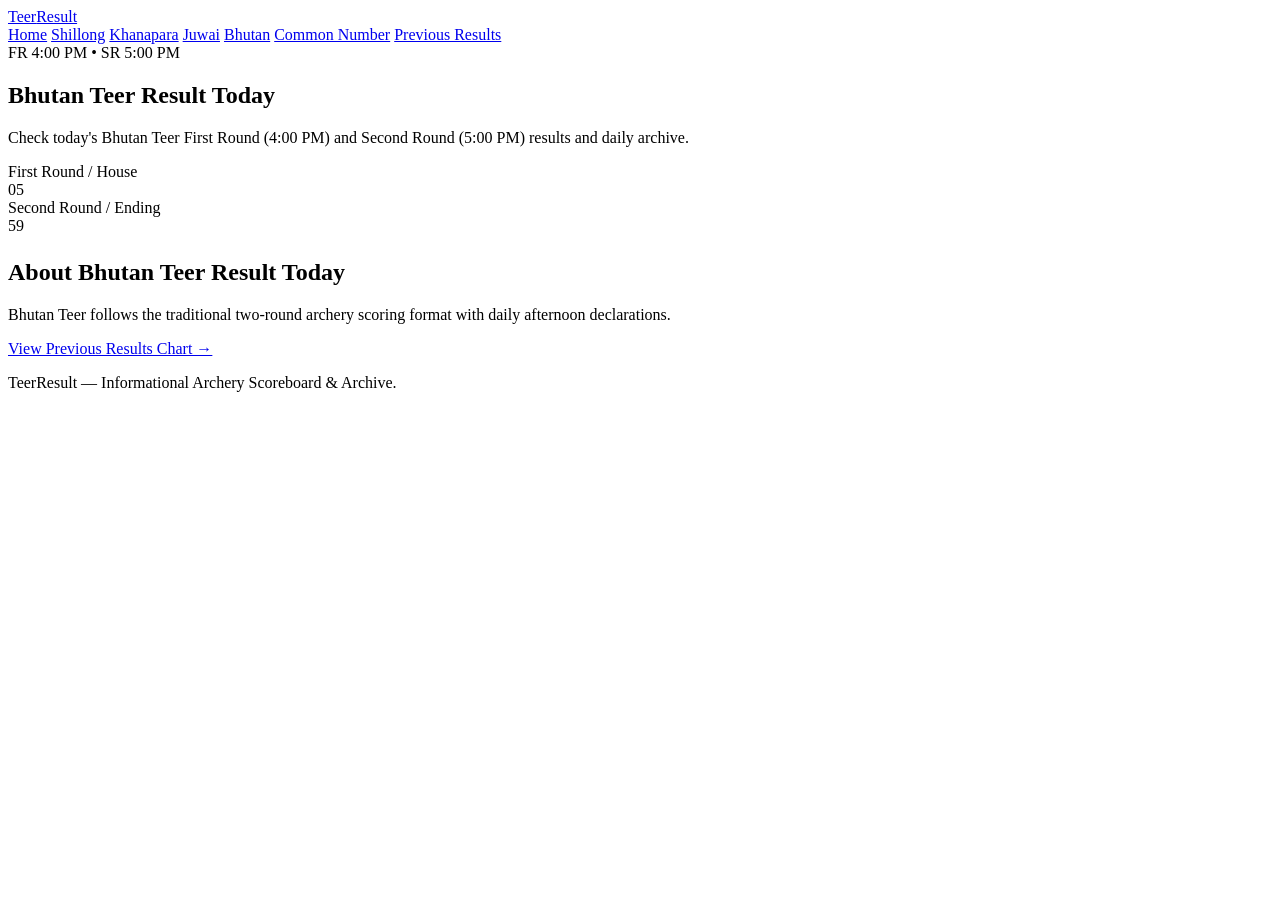
==== bhutan-teer-result.html @ f054869f "Add dedicated Shillong, Khanapara, Juwai, Bhutan, and Common Number pages" ====
<!DOCTYPE html>
<html lang="en">
<head>
  <meta charset="UTF-8" />
  <meta name="viewport" content="width=device-width, initial-scale=1.0" />
  <title>Bhutan Teer Result Today — FR & SR Live Score</title>
  <meta name="description" content="Check today's Bhutan Teer First Round (4:00 PM) and Second Round (5:00 PM) results and daily archive." />
  <link rel="canonical" href="https://teer-result.github.io/bhutan-teer-result.html" />
  <link rel="stylesheet" href="styles.css" />
</head>
<body>
  <header>
    <div class="container header-inner">
      <a href="index.html" class="brand">Teer<span>Result</span></a>
      <nav>
        <a href="index.html">Home</a>
        <a href="shillong-teer-result.html">Shillong</a>
        <a href="khanapara-teer-result.html">Khanapara</a>
        <a href="juwai-teer-result.html">Juwai</a>
        <a href="bhutan-teer-result.html">Bhutan</a>
        <a href="common-number.html">Common Number</a>
        <a href="teer-previous-results.html">Previous Results</a>
      </nav>
    </div>
  </header>
  <main class="container">
    <section class="hero">
      <span class="badge">FR 4:00 PM • SR 5:00 PM</span>
      <h1>Bhutan Teer Result Today</h1>
      <p>Check today's Bhutan Teer First Round (4:00 PM) and Second Round (5:00 PM) results and daily archive.</p>
    </section>
    <section class="card" style="margin-bottom:24px;">
      <div class="rounds">
        <div class="round-box"><div class="round-label">First Round / House</div><div class="round-num">05</div></div>
        <div class="round-box"><div class="round-label">Second Round / Ending</div><div class="round-num">59</div></div>
      </div>
    </section>
    <section class="section">
      <h2>About Bhutan Teer Result Today</h2>
      <p>Bhutan Teer follows the traditional two-round archery scoring format with daily afternoon declarations.</p>
      <p><a href="teer-previous-results.html">View Previous Results Chart &rarr;</a></p>
    </section>
  </main>
  <footer>
    <div class="container"><p>TeerResult — Informational Archery Scoreboard &amp; Archive.</p></div>
  </footer>
</body>
</html>
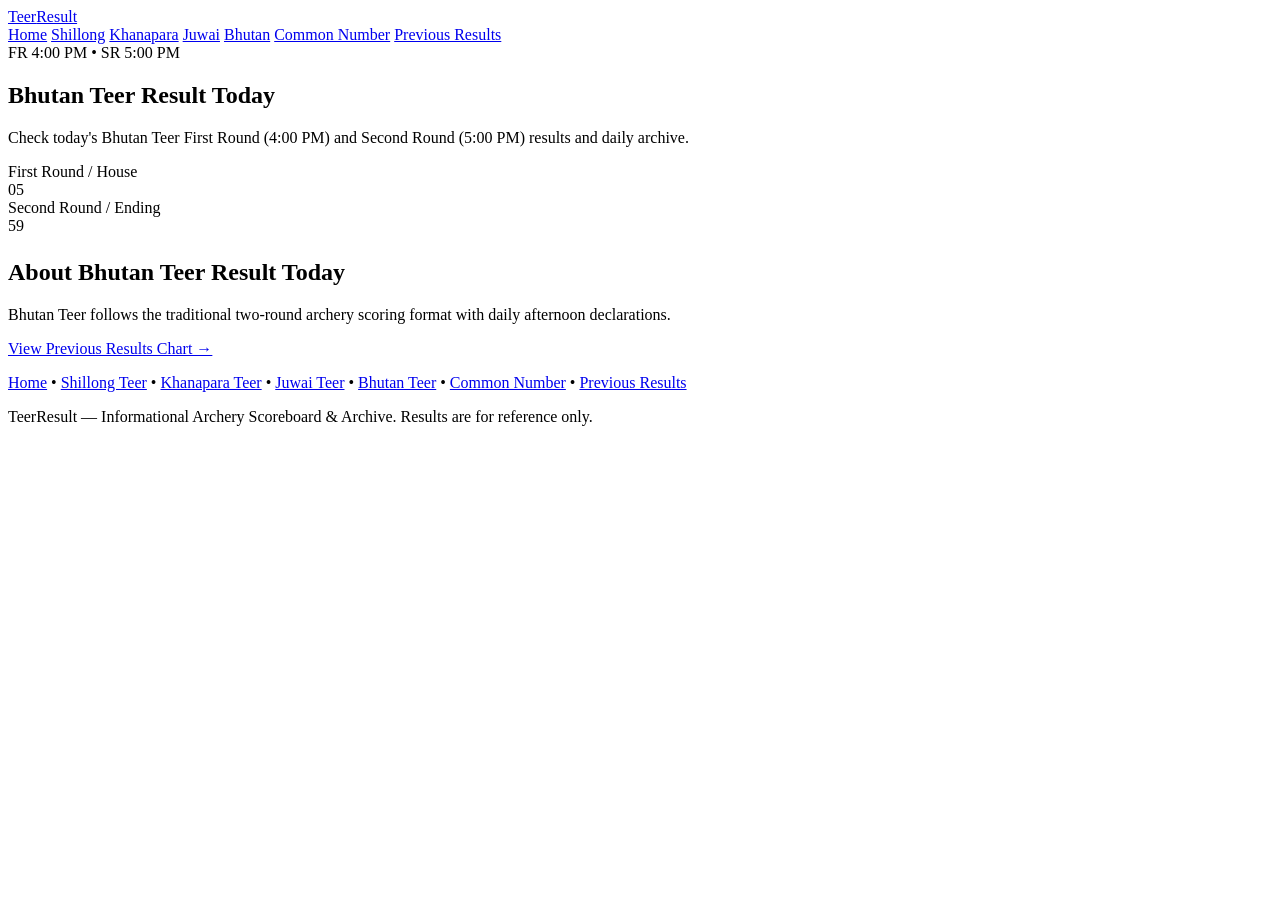
==== commit 0f3f4f08: "Add all page links to header and footer across every page" ====
--- a/bhutan-teer-result.html
+++ b/bhutan-teer-result.html
@@ -42,7 +42,18 @@
     </section>
   </main>
   <footer>
-    <div class="container"><p>TeerResult — Informational Archery Scoreboard &amp; Archive.</p></div>
+    <div class="container">
+      <p style="margin-bottom:8px;">
+        <a href="index.html">Home</a> &bull;
+        <a href="shillong-teer-result.html">Shillong Teer</a> &bull;
+        <a href="khanapara-teer-result.html">Khanapara Teer</a> &bull;
+        <a href="juwai-teer-result.html">Juwai Teer</a> &bull;
+        <a href="bhutan-teer-result.html">Bhutan Teer</a> &bull;
+        <a href="common-number.html">Common Number</a> &bull;
+        <a href="teer-previous-results.html">Previous Results</a>
+      </p>
+      <p>TeerResult — Informational Archery Scoreboard &amp; Archive. Results are for reference only.</p>
+    </div>
   </footer>
 </body>
 </html>
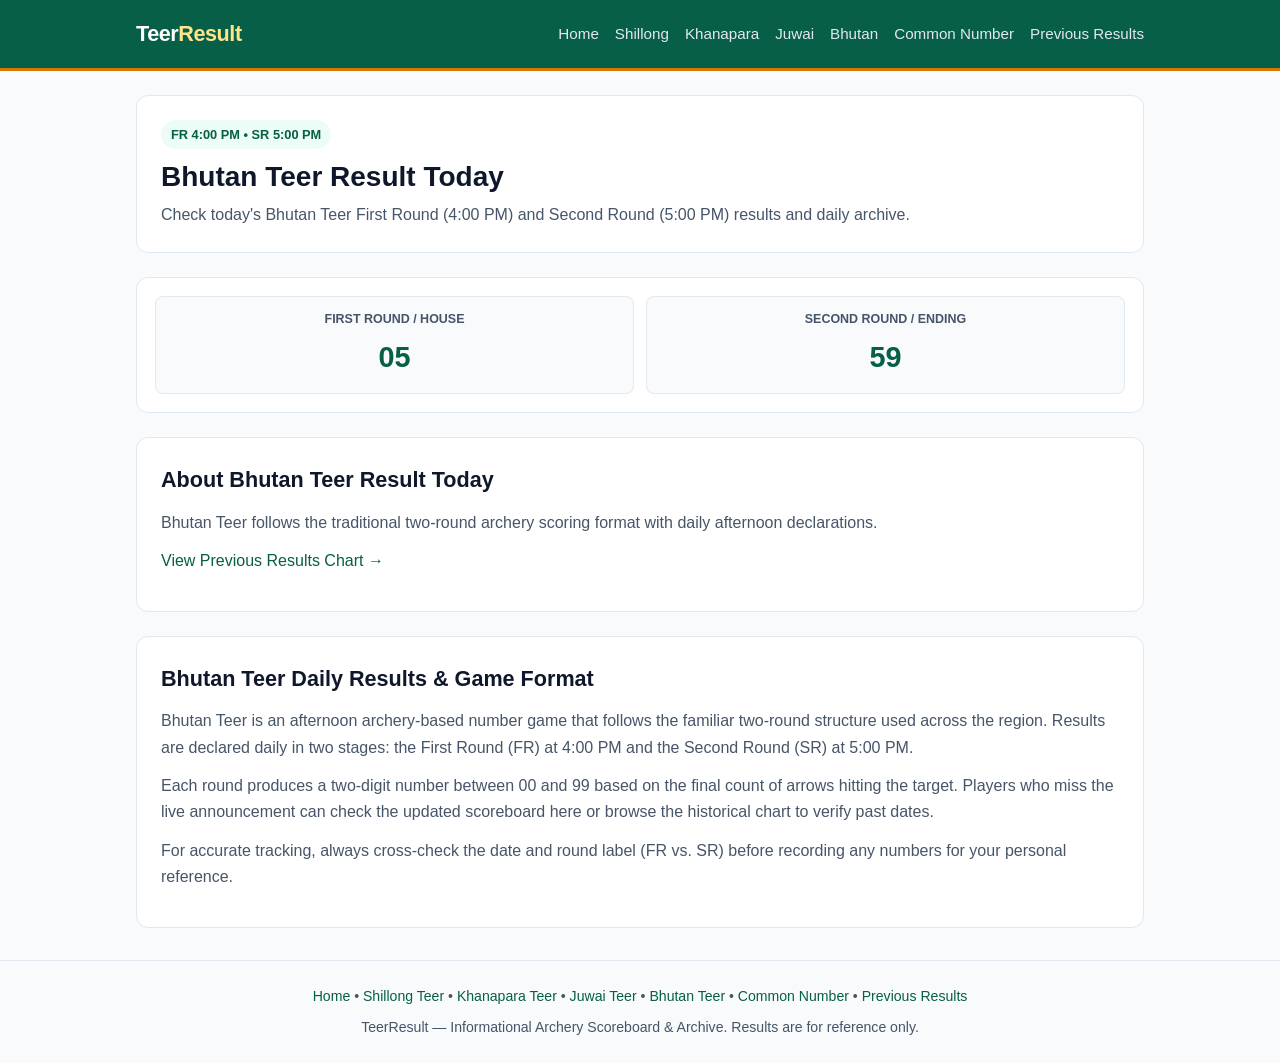
==== commit 48ddbf02: "Expand page content (250+ words) and improve mobile responsiveness" ====
--- a/bhutan-teer-result.html
+++ b/bhutan-teer-result.html
@@ -40,6 +40,13 @@
       <p>Bhutan Teer follows the traditional two-round archery scoring format with daily afternoon declarations.</p>
       <p><a href="teer-previous-results.html">View Previous Results Chart &rarr;</a></p>
     </section>
+  
+    <section class="section">
+      <h2>Bhutan Teer Daily Results &amp; Game Format</h2>
+      <p>Bhutan Teer is an afternoon archery-based number game that follows the familiar two-round structure used across the region. Results are declared daily in two stages: the First Round (FR) at 4:00 PM and the Second Round (SR) at 5:00 PM.</p>
+      <p>Each round produces a two-digit number between 00 and 99 based on the final count of arrows hitting the target. Players who miss the live announcement can check the updated scoreboard here or browse the historical chart to verify past dates.</p>
+      <p>For accurate tracking, always cross-check the date and round label (FR vs. SR) before recording any numbers for your personal reference.</p>
+    </section>
   </main>
   <footer>
     <div class="container">
--- a/styles.css
+++ b/styles.css
@@ -0,0 +1,166 @@
+:root {
+  --bg: #f8fafc;
+  --surface: #ffffff;
+  --text: #0f172a;
+  --muted: #475569;
+  --border: #e2e8f0;
+  --accent: #065f46;
+  --accent-light: #ecfdf5;
+  --gold: #d97706;
+  --gold-light: #fffbeb;
+}
+
+* { box-sizing: border-box; margin: 0; padding: 0; }
+
+body {
+  font-family: -apple-system, BlinkMacSystemFont, "Segoe UI", Roboto, sans-serif;
+  background: var(--bg);
+  color: var(--text);
+  line-height: 1.65;
+}
+
+a { color: var(--accent); text-decoration: none; }
+a:hover { text-decoration: underline; }
+
+.container {
+  max-width: 1040px;
+  margin: 0 auto;
+  padding: 0 16px;
+}
+
+header {
+  background: var(--accent);
+  color: #fff;
+  padding: 16px 0;
+  border-bottom: 3px solid var(--gold);
+}
+
+.header-inner {
+  display: flex;
+  flex-wrap: wrap;
+  align-items: center;
+  justify-content: space-between;
+  gap: 12px;
+}
+
+.brand {
+  font-size: 1.35rem;
+  font-weight: 800;
+  color: #fff;
+  letter-spacing: -0.02em;
+}
+
+.brand span { color: #fde68a; }
+
+nav { display: flex; flex-wrap: wrap; gap: 16px; }
+nav a { color: #e2e8f0; font-size: 0.95rem; font-weight: 500; }
+nav a:hover { color: #fff; text-decoration: none; }
+
+.hero {
+  background: var(--surface);
+  border: 1px solid var(--border);
+  border-radius: 12px;
+  padding: 24px;
+  margin: 24px 0;
+}
+
+.hero h1 { font-size: 1.75rem; line-height: 1.25; margin-bottom: 8px; }
+.hero p { color: var(--muted); font-size: 1rem; }
+
+.badge {
+  display: inline-block;
+  background: var(--accent-light);
+  color: var(--accent);
+  font-weight: 700;
+  font-size: 0.8rem;
+  padding: 4px 10px;
+  border-radius: 999px;
+  margin-bottom: 10px;
+}
+
+.grid {
+  display: grid;
+  grid-template-columns: repeat(auto-fit, minmax(290px, 1fr));
+  gap: 16px;
+  margin-bottom: 28px;
+}
+
+.card {
+  background: var(--surface);
+  border: 1px solid var(--border);
+  border-radius: 12px;
+  padding: 18px;
+}
+
+.card-header {
+  display: flex;
+  justify-content: space-between;
+  align-items: center;
+  margin-bottom: 14px;
+  border-bottom: 1px solid var(--border);
+  padding-bottom: 10px;
+}
+
+.card-title { font-size: 1.1rem; font-weight: 700; }
+.card-time { font-size: 0.8rem; color: var(--muted); }
+
+.rounds {
+  display: grid;
+  grid-template-columns: 1fr 1fr;
+  gap: 12px;
+}
+
+.round-box {
+  background: var(--bg);
+  border: 1px solid var(--border);
+  border-radius: 8px;
+  padding: 12px;
+  text-align: center;
+}
+
+.round-label { font-size: 0.78rem; color: var(--muted); font-weight: 600; text-transform: uppercase; }
+.round-num { font-size: 1.8rem; font-weight: 800; color: var(--accent); margin-top: 4px; }
+
+.section {
+  background: var(--surface);
+  border: 1px solid var(--border);
+  border-radius: 12px;
+  padding: 24px;
+  margin-bottom: 24px;
+}
+
+.section h2 { font-size: 1.35rem; margin-bottom: 12px; color: var(--text); }
+.section h3 { font-size: 1.08rem; margin: 16px 0 6px; }
+.section p { color: var(--muted); margin-bottom: 12px; }
+
+table {
+  width: 100%;
+  border-collapse: collapse;
+  margin-top: 12px;
+  font-size: 0.95rem;
+}
+
+th, td {
+  text-align: left;
+  padding: 10px 12px;
+  border-bottom: 1px solid var(--border);
+}
+
+th { background: var(--bg); font-weight: 700; color: var(--text); }
+
+footer {
+  text-align: center;
+  padding: 24px 16px;
+  color: var(--muted);
+  font-size: 0.88rem;
+  border-top: 1px solid var(--border);
+  margin-top: 32px;
+}
+
+@media (max-width: 640px) {
+  .hero { padding: 16px; margin: 16px 0; }
+  .hero h1 { font-size: 1.4rem; }
+  .section { padding: 16px; }
+  .round-num { font-size: 1.5rem; }
+  table { display: block; overflow-x: auto; white-space: nowrap; }
+}
